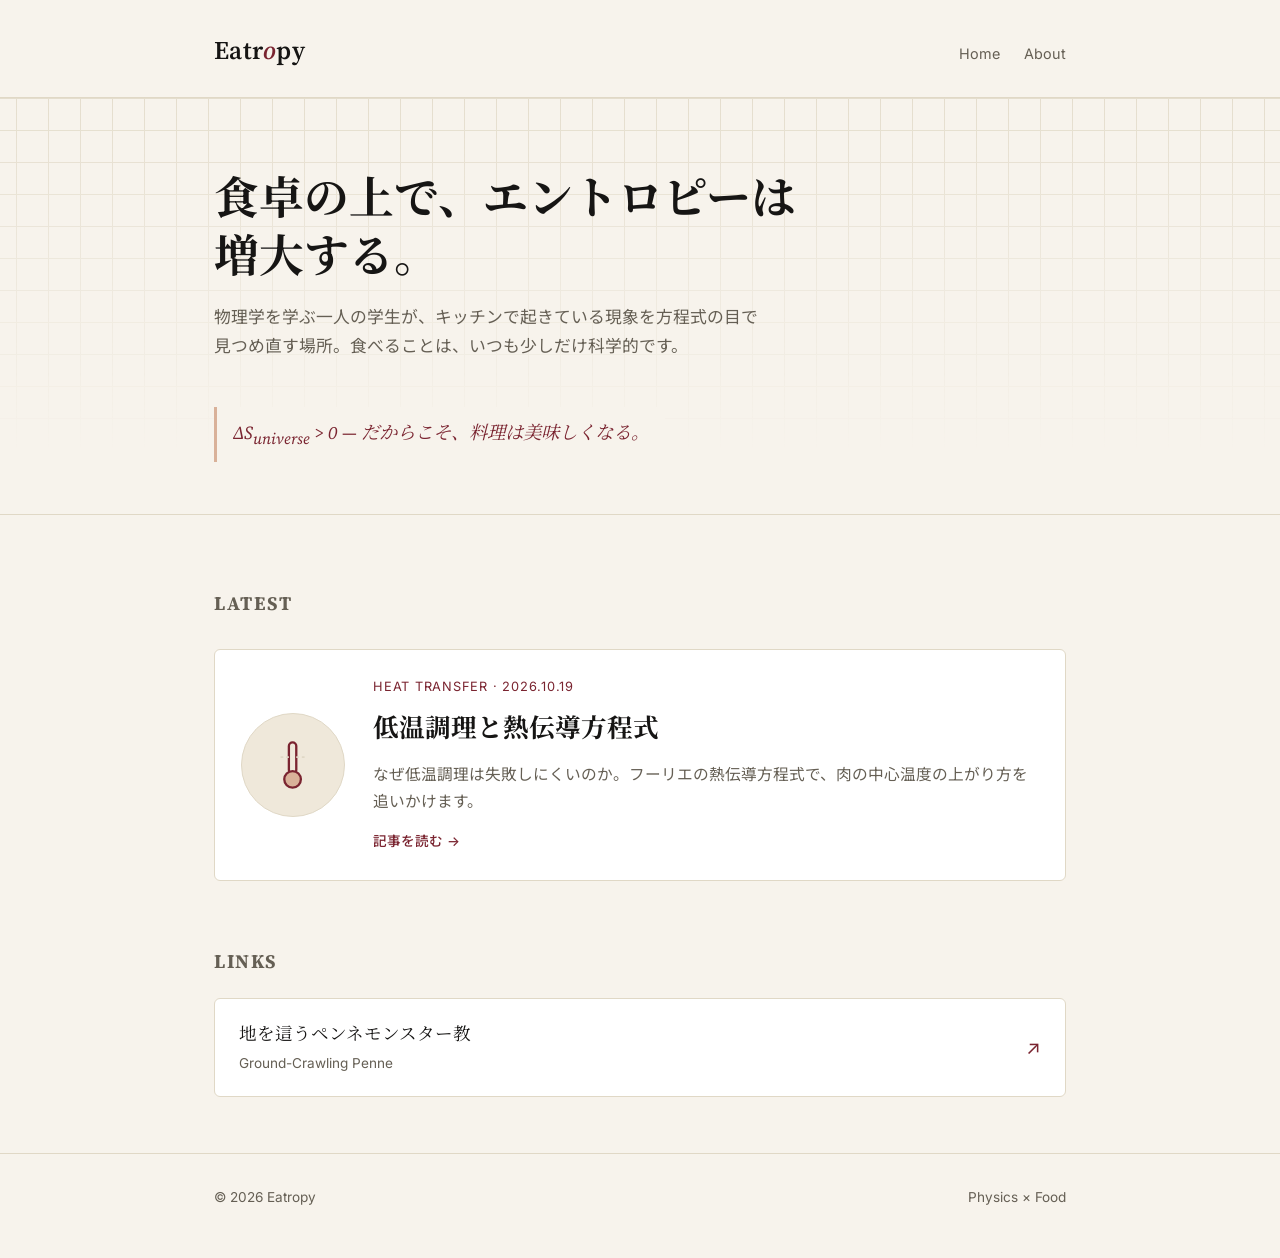
==== index.html @ fb962f80 "Remove the "食と科学のノート" genre tagline site-wide Drops the header tagline, page titles, meta descriptio" ====
<!doctype html>
<html lang="ja">
<head>
<meta charset="utf-8">
<meta name="viewport" content="width=device-width, initial-scale=1">
<title>Eatropy</title>
<meta name="description" content="物理学生が、食をめぐる現象を物理の視点で読み解く。">
<link rel="icon" href="favicon.svg" type="image/svg+xml">
<link rel="preconnect" href="https://fonts.googleapis.com">
<link rel="preconnect" href="https://fonts.gstatic.com" crossorigin>
<link href="https://fonts.googleapis.com/css2?family=Source+Serif+4:ital,wght@0,400;0,600;1,400&family=Inter:wght@400;500;600&family=Noto+Serif+JP:wght@500;600&family=Noto+Sans+JP:wght@400;500&display=swap" rel="stylesheet">
<link rel="stylesheet" href="css/style.css">
</head>
<body>

<header class="site-header">
  <div class="wrap">
    <div>
      <div class="logo">Eatr<em>o</em>py</div>
    </div>
    <nav class="site-nav">
      <a href="index.html">Home</a>
      <a href="about.html">About</a>
    </nav>
  </div>
</header>

<section class="hero">
  <div class="wrap">
    <h1>食卓の上で、エントロピーは増大する。</h1>
    <p>物理学を学ぶ一人の学生が、キッチンで起きている現象を方程式の目で見つめ直す場所。食べることは、いつも少しだけ科学的です。</p>
    <div class="formula">ΔS<sub>universe</sub> &gt; 0 — だからこそ、料理は美味しくなる。</div>
  </div>
</section>

<section class="posts">
  <div class="wrap">
    <h2>Latest</h2>

    <div class="post-grid">
      <a class="post-featured" href="posts/sous-vide-heat.html">
        <div class="icon-badge">
          <svg viewBox="0 0 64 64" fill="none" xmlns="http://www.w3.org/2000/svg">
            <rect x="28" y="8" width="8" height="34" rx="4" style="stroke:var(--color-accent)" stroke-width="2.5" fill="none"/>
            <circle cx="32" cy="48" r="9" style="stroke:var(--color-accent); fill:var(--color-accent-soft)" stroke-width="2.5"/>
            <line x1="28" y1="24" x2="18" y2="24" style="stroke:var(--color-line)" stroke-width="2" stroke-dasharray="3 3"/>
            <line x1="36" y1="24" x2="46" y2="24" style="stroke:var(--color-line)" stroke-width="2" stroke-dasharray="3 3"/>
          </svg>
        </div>
        <div>
          <div class="meta">Heat Transfer · 2026.10.19</div>
          <h3>低温調理と熱伝導方程式</h3>
          <p>なぜ低温調理は失敗しにくいのか。フーリエの熱伝導方程式で、肉の中心温度の上がり方を追いかけます。</p>
          <span class="read-more">記事を読む →</span>
        </div>
      </a>
    </div>

  </div>
</section>

<section class="links">
  <div class="wrap">
    <h2>Links</h2>
    <a class="link-card" href="https://g-penne.github.io/G-penne/" target="_blank" rel="noopener noreferrer">
      <div>
        <div class="link-title">地を這うペンネモンスター教</div>
        <div class="link-sub">Ground-Crawling Penne</div>
      </div>
      <span class="link-arrow">↗</span>
    </a>
  </div>
</section>

<footer class="site-footer">
  <div class="wrap">
    <span>&copy; 2026 Eatropy</span>
    <span>Physics × Food</span>
  </div>
</footer>

</body>
</html>
---- css/style.css ----
/* Eatropy — base styles */

:root {
  --color-bg: #f7f3ec;
  --color-bg-alt: #efe8da;
  --color-ink: #161514;
  --color-ink-soft: #655f54;
  --color-accent: #7a2430;
  --color-accent-soft: #d9b199;
  --color-line: #e0d8c6;
  --color-card: #ffffff;
  --font-serif: "Source Serif 4", "Noto Serif JP", Georgia, serif;
  --font-sans: "Inter", "Noto Sans JP", -apple-system, sans-serif;
  --max-width: 900px;
  --max-width-narrow: 720px;
}

@media (prefers-color-scheme: dark) {
  :root:not([data-theme="light"]) {
    --color-bg: #15120f;
    --color-bg-alt: #1d1915;
    --color-ink: #f0e9db;
    --color-ink-soft: #b0a593;
    --color-accent: #c9707c;
    --color-accent-soft: #5a2832;
    --color-line: #342e26;
    --color-card: #1d1915;
  }
}

:root[data-theme="dark"] {
  --color-bg: #15120f;
  --color-bg-alt: #1d1915;
  --color-ink: #f0e9db;
  --color-ink-soft: #b0a593;
  --color-accent: #c9707c;
  --color-accent-soft: #5a2832;
  --color-line: #342e26;
  --color-card: #1d1915;
}

* { box-sizing: border-box; }

html { scroll-behavior: smooth; }

body {
  margin: 0;
  background: var(--color-bg);
  color: var(--color-ink);
  font-family: var(--font-sans);
  line-height: 1.75;
  -webkit-font-smoothing: antialiased;
}

a { color: var(--color-accent); text-decoration: none; }
a:hover { text-decoration: underline; }

.wrap {
  max-width: var(--max-width);
  margin: 0 auto;
  padding: 0 24px;
}

.wrap.narrow {
  max-width: var(--max-width-narrow);
}

/* Header */
.site-header {
  border-bottom: 1px solid var(--color-line);
  padding: 28px 0 24px;
}

.site-header .wrap {
  display: flex;
  align-items: baseline;
  justify-content: space-between;
  gap: 16px;
  flex-wrap: wrap;
}

.logo {
  font-family: var(--font-serif);
  font-size: 1.6rem;
  font-weight: 600;
  letter-spacing: 0.01em;
  color: var(--color-ink);
}

.logo em {
  font-style: italic;
  color: var(--color-accent);
}

.tagline {
  font-size: 0.85rem;
  color: var(--color-ink-soft);
  letter-spacing: 0.03em;
}

nav.site-nav a {
  margin-left: 20px;
  font-size: 0.9rem;
  color: var(--color-ink-soft);
}

nav.site-nav a:hover { color: var(--color-accent); }

/* Hero */
.hero {
  position: relative;
  padding: 72px 0 52px;
  border-bottom: 1px solid var(--color-line);
  overflow: hidden;
}

.hero::before {
  content: "";
  position: absolute;
  inset: 0;
  background-image:
    linear-gradient(to right, var(--color-line) 1px, transparent 1px),
    linear-gradient(to bottom, var(--color-line) 1px, transparent 1px);
  background-size: 32px 32px;
  background-position: center top;
  -webkit-mask-image: linear-gradient(to bottom, black, transparent 85%);
  mask-image: linear-gradient(to bottom, black, transparent 85%);
  opacity: 0.8;
  pointer-events: none;
}

.hero .wrap { position: relative; }

.hero h1 {
  font-family: var(--font-serif);
  font-size: clamp(2rem, 5vw, 2.8rem);
  line-height: 1.3;
  margin: 0 0 16px;
  max-width: 620px;
}

.hero p {
  color: var(--color-ink-soft);
  font-size: 1.05rem;
  max-width: 560px;
}

.hero .formula {
  margin-top: 28px;
  display: inline-block;
  font-family: var(--font-serif);
  font-style: italic;
  font-size: 1.15rem;
  color: var(--color-accent);
  background: var(--color-bg);
  border-left: 3px solid var(--color-accent-soft);
  padding: 10px 16px;
}

/* Post list */
.posts {
  padding: 56px 0 48px;
}

.posts h2 {
  font-family: var(--font-serif);
  font-size: 1.2rem;
  text-transform: uppercase;
  letter-spacing: 0.08em;
  color: var(--color-ink-soft);
  margin-bottom: 28px;
}

.post-grid {
  display: grid;
  gap: 20px;
}

.post-grid-secondary {
  display: grid;
  gap: 20px;
}

@media (min-width: 680px) {
  .post-grid-secondary { grid-template-columns: 1fr 1fr; }
}

.post-featured,
.post-card {
  display: block;
  background: var(--color-card);
  border: 1px solid var(--color-line);
  border-radius: 6px;
  padding: 26px;
  text-decoration: none;
  transition: transform 0.15s ease, box-shadow 0.15s ease, border-color 0.15s ease;
}

.post-featured:hover,
.post-card:hover { text-decoration: none; }

.post-featured:hover,
.post-card:hover {
  transform: translateY(-2px);
  border-color: var(--color-accent-soft);
  box-shadow: 0 10px 24px -16px rgba(0,0,0,0.35);
}

.post-featured {
  display: grid;
  grid-template-columns: auto 1fr;
  gap: 28px;
  align-items: center;
}

@media (max-width: 560px) {
  .post-featured { grid-template-columns: 1fr; text-align: left; }
  .post-featured .icon-badge { width: 72px; height: 72px; }
}

.icon-badge {
  width: 104px;
  height: 104px;
  border-radius: 50%;
  background: var(--color-bg-alt);
  border: 1px solid var(--color-line);
  display: flex;
  align-items: center;
  justify-content: center;
  flex-shrink: 0;
}

.icon-badge svg { width: 58%; height: 58%; }

.card-icon {
  width: 52px;
  height: 52px;
  border-radius: 50%;
  background: var(--color-bg-alt);
  border: 1px solid var(--color-line);
  display: flex;
  align-items: center;
  justify-content: center;
  margin-bottom: 16px;
}

.card-icon svg { width: 56%; height: 56%; }

.post-featured .meta,
.post-card .meta {
  font-size: 0.8rem;
  color: var(--color-accent);
  text-transform: uppercase;
  letter-spacing: 0.06em;
  margin-bottom: 8px;
}

.post-featured h3 {
  font-family: var(--font-serif);
  font-size: 1.6rem;
  margin: 0 0 10px;
  color: var(--color-ink);
}

.post-card h3 {
  font-family: var(--font-serif);
  font-size: 1.25rem;
  margin: 0 0 10px;
  color: var(--color-ink);
}

.post-featured:hover h3,
.post-card:hover h3 { color: var(--color-accent); }

.post-featured p,
.post-card p {
  color: var(--color-ink-soft);
  margin: 0;
  font-size: 0.98rem;
}

.read-more {
  display: inline-block;
  margin-top: 14px;
  font-size: 0.85rem;
  color: var(--color-accent);
  font-weight: 500;
}

/* Article */
.article-header {
  padding: 56px 0 32px;
}

.article-header .meta {
  font-size: 0.8rem;
  color: var(--color-accent);
  text-transform: uppercase;
  letter-spacing: 0.06em;
  margin-bottom: 14px;
}

.article-header h1 {
  font-family: var(--font-serif);
  font-size: clamp(1.8rem, 4vw, 2.4rem);
  line-height: 1.35;
  margin: 0 0 12px;
}

.article-header .subtitle {
  color: var(--color-ink-soft);
  font-size: 1.05rem;
}

article.content {
  padding-bottom: 64px;
  font-size: 1.05rem;
}

article.content h2 {
  font-family: var(--font-serif);
  font-size: 1.4rem;
  margin: 2.2em 0 0.8em;
}

article.content p { margin: 1.1em 0; }

article.content .diagram {
  background: var(--color-card);
  border: 1px solid var(--color-line);
  border-radius: 6px;
  padding: 20px 20px 12px;
  margin: 2em 0;
}

article.content .diagram svg {
  width: 100%;
  height: auto;
  display: block;
}

article.content .diagram .caption {
  margin-top: 10px;
  font-size: 0.82rem;
  color: var(--color-ink-soft);
  text-align: center;
}

article.content .callout {
  background: var(--color-bg-alt);
  border-left: 3px solid var(--color-accent);
  padding: 16px 20px;
  border-radius: 2px;
  font-size: 0.95rem;
  color: var(--color-ink-soft);
  margin: 1.6em 0;
}

article.content blockquote {
  font-family: var(--font-serif);
  font-style: italic;
  font-size: 1.15rem;
  color: var(--color-ink-soft);
  border-left: 3px solid var(--color-accent-soft);
  padding-left: 18px;
  margin: 1.8em 0;
}

.back-link {
  display: inline-block;
  margin-top: 8px;
  font-size: 0.9rem;
}

/* Links */
.links {
  padding: 0 0 56px;
}

.links h2 {
  font-family: var(--font-serif);
  font-size: 1.2rem;
  text-transform: uppercase;
  letter-spacing: 0.08em;
  color: var(--color-ink-soft);
  margin-bottom: 20px;
}

.link-card {
  display: flex;
  align-items: center;
  justify-content: space-between;
  gap: 16px;
  background: var(--color-card);
  border: 1px solid var(--color-line);
  border-radius: 6px;
  padding: 20px 24px;
  text-decoration: none;
  transition: transform 0.15s ease, box-shadow 0.15s ease, border-color 0.15s ease;
}

.link-card:hover {
  text-decoration: none;
  transform: translateY(-2px);
  border-color: var(--color-accent-soft);
  box-shadow: 0 10px 24px -16px rgba(0,0,0,0.35);
}

.link-card .link-title {
  font-family: var(--font-serif);
  font-size: 1.1rem;
  color: var(--color-ink);
  margin-bottom: 2px;
}

.link-card:hover .link-title { color: var(--color-accent); }

.link-card .link-sub {
  font-size: 0.85rem;
  color: var(--color-ink-soft);
}

.link-card .link-arrow {
  flex-shrink: 0;
  font-size: 1.2rem;
  color: var(--color-accent);
}

/* Footer */
.site-footer {
  border-top: 1px solid var(--color-line);
  padding: 32px 0 48px;
  color: var(--color-ink-soft);
  font-size: 0.85rem;
}

.site-footer .wrap {
  display: flex;
  justify-content: space-between;
  flex-wrap: wrap;
  gap: 12px;
}

@media (max-width: 480px) {
  .site-header .wrap { flex-direction: column; align-items: flex-start; }
  nav.site-nav a:first-child { margin-left: 0; }
}
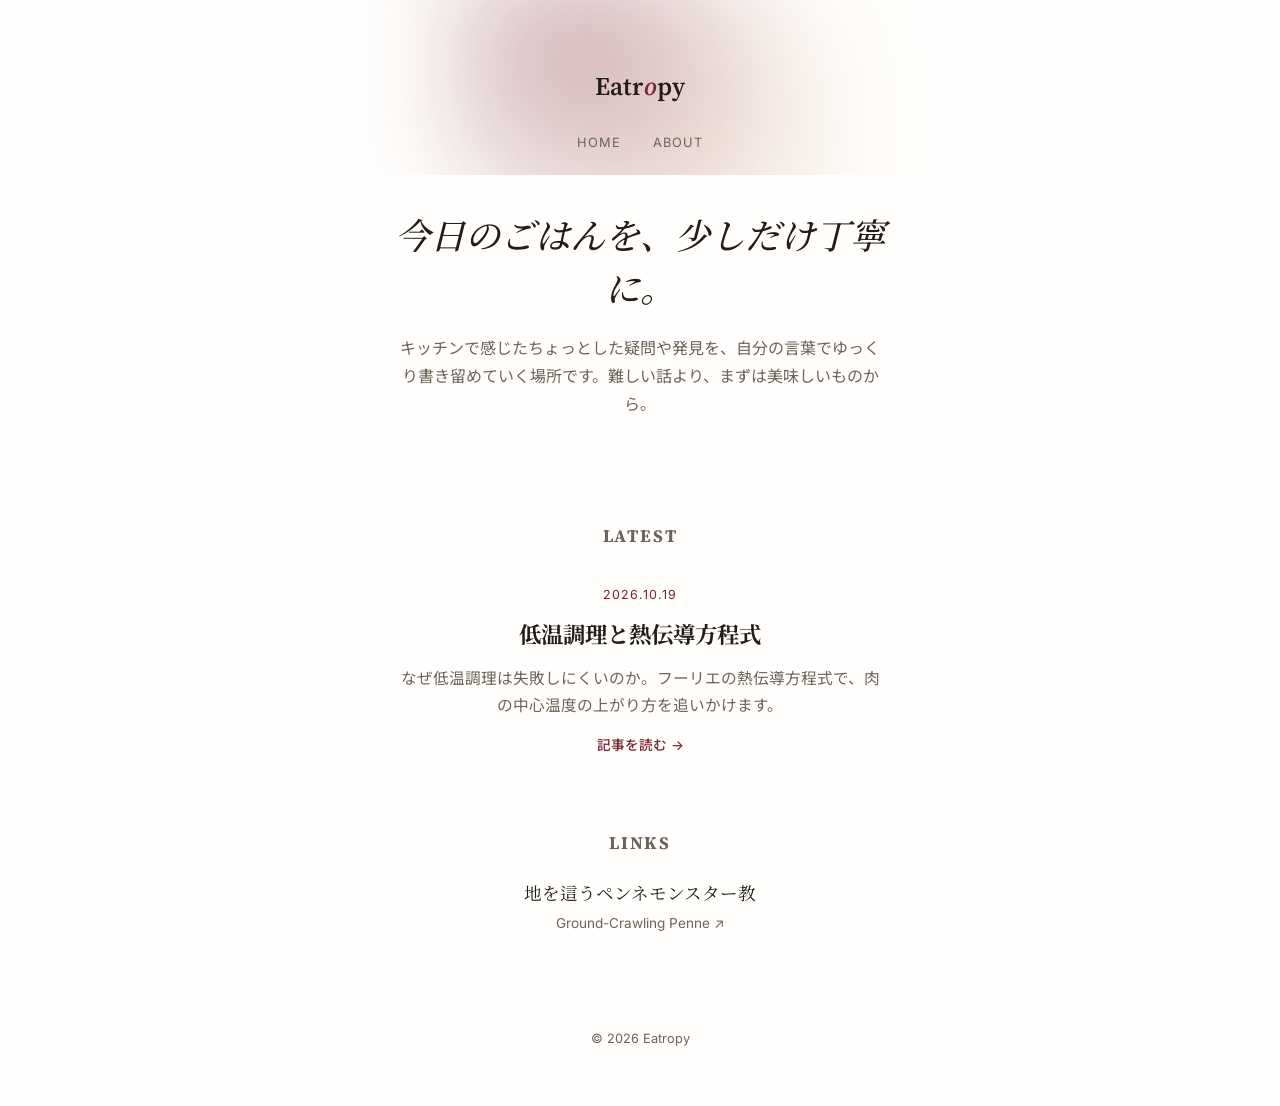
==== commit 111fed39: "Rework homepage in the spirit of restaurant eatrip Referenced restaurant-eatrip.com for a warmer, ru" ====
--- a/index.html
+++ b/index.html
@@ -8,7 +8,7 @@
 <link rel="icon" href="favicon.svg" type="image/svg+xml">
 <link rel="preconnect" href="https://fonts.googleapis.com">
 <link rel="preconnect" href="https://fonts.gstatic.com" crossorigin>
-<link href="https://fonts.googleapis.com/css2?family=Source+Serif+4:ital,wght@0,400;0,600;1,400&family=Inter:wght@400;500;600&family=Noto+Serif+JP:wght@500;600&family=Noto+Sans+JP:wght@400;500&display=swap" rel="stylesheet">
+<link href="https://fonts.googleapis.com/css2?family=Source+Serif+4:ital,wght@0,400;0,600;1,400&family=EB+Garamond:ital,wght@0,400;0,500;1,400;1,500&family=Inter:wght@400;500;600&family=Noto+Serif+JP:wght@500;600&family=Noto+Sans+JP:wght@400;500&display=swap" rel="stylesheet">
 <link rel="stylesheet" href="css/style.css">
 </head>
 <body>
@@ -27,9 +27,8 @@
 
 <section class="hero">
   <div class="wrap">
-    <h1>食卓の上で、エントロピーは増大する。</h1>
-    <p>物理学を学ぶ一人の学生が、キッチンで起きている現象を方程式の目で見つめ直す場所。食べることは、いつも少しだけ科学的です。</p>
-    <div class="formula">ΔS<sub>universe</sub> &gt; 0 — だからこそ、料理は美味しくなる。</div>
+    <h1>今日のごはんを、少しだけ丁寧に。</h1>
+    <p>キッチンで感じたちょっとした疑問や発見を、自分の言葉でゆっくり書き留めていく場所です。難しい話より、まずは美味しいものから。</p>
   </div>
 </section>
 
@@ -37,22 +36,12 @@
   <div class="wrap">
     <h2>Latest</h2>
 
-    <div class="post-grid">
-      <a class="post-featured" href="posts/sous-vide-heat.html">
-        <div class="icon-badge">
-          <svg viewBox="0 0 64 64" fill="none" xmlns="http://www.w3.org/2000/svg">
-            <rect x="28" y="8" width="8" height="34" rx="4" style="stroke:var(--color-accent)" stroke-width="2.5" fill="none"/>
-            <circle cx="32" cy="48" r="9" style="stroke:var(--color-accent); fill:var(--color-accent-soft)" stroke-width="2.5"/>
-            <line x1="28" y1="24" x2="18" y2="24" style="stroke:var(--color-line)" stroke-width="2" stroke-dasharray="3 3"/>
-            <line x1="36" y1="24" x2="46" y2="24" style="stroke:var(--color-line)" stroke-width="2" stroke-dasharray="3 3"/>
-          </svg>
-        </div>
-        <div>
-          <div class="meta">Heat Transfer · 2026.10.19</div>
-          <h3>低温調理と熱伝導方程式</h3>
-          <p>なぜ低温調理は失敗しにくいのか。フーリエの熱伝導方程式で、肉の中心温度の上がり方を追いかけます。</p>
-          <span class="read-more">記事を読む →</span>
-        </div>
+    <div class="post-list">
+      <a class="post-entry" href="posts/sous-vide-heat.html">
+        <div class="meta">2026.10.19</div>
+        <h3>低温調理と熱伝導方程式</h3>
+        <p>なぜ低温調理は失敗しにくいのか。フーリエの熱伝導方程式で、肉の中心温度の上がり方を追いかけます。</p>
+        <span class="read-more">記事を読む →</span>
       </a>
     </div>
 
@@ -62,12 +51,9 @@
 <section class="links">
   <div class="wrap">
     <h2>Links</h2>
-    <a class="link-card" href="https://g-penne.github.io/G-penne/" target="_blank" rel="noopener noreferrer">
-      <div>
-        <div class="link-title">地を這うペンネモンスター教</div>
-        <div class="link-sub">Ground-Crawling Penne</div>
-      </div>
-      <span class="link-arrow">↗</span>
+    <a class="link-entry" href="https://g-penne.github.io/G-penne/" target="_blank" rel="noopener noreferrer">
+      <div class="link-title">地を這うペンネモンスター教</div>
+      <div class="link-sub">Ground-Crawling Penne ↗</div>
     </a>
   </div>
 </section>
@@ -75,7 +61,6 @@
 <footer class="site-footer">
   <div class="wrap">
     <span>&copy; 2026 Eatropy</span>
-    <span>Physics × Food</span>
   </div>
 </footer>
 
--- a/css/style.css
+++ b/css/style.css
@@ -1,14 +1,15 @@
 /* Eatropy — base styles */
 
 :root {
-  --color-bg: #f7f3ec;
-  --color-bg-alt: #efe8da;
-  --color-ink: #161514;
-  --color-ink-soft: #655f54;
+  --color-bg: #fffefc;
+  --color-bg-alt: #f7f3ec;
+  --color-ink: #211e1a;
+  --color-ink-soft: #6b6458;
   --color-accent: #7a2430;
   --color-accent-soft: #d9b199;
-  --color-line: #e0d8c6;
+  --color-line: #ece6d8;
   --color-card: #ffffff;
+  --font-display: "EB Garamond", "Noto Serif JP", Georgia, serif;
   --font-serif: "Source Serif 4", "Noto Serif JP", Georgia, serif;
   --font-sans: "Inter", "Noto Sans JP", -apple-system, sans-serif;
   --max-width: 900px;
@@ -67,16 +68,30 @@
 
 /* Header */
 .site-header {
-  border-bottom: 1px solid var(--color-line);
-  padding: 28px 0 24px;
+  position: relative;
+  padding: 64px 0 20px;
+  text-align: center;
+  overflow: hidden;
+}
+
+.site-header::before {
+  content: "";
+  position: absolute;
+  top: -40px;
+  left: 50%;
+  width: 420px;
+  height: 320px;
+  transform: translateX(-50%);
+  background:
+    radial-gradient(circle at 35% 30%, var(--color-accent) 0%, transparent 60%),
+    radial-gradient(circle at 65% 55%, var(--color-accent-soft) 0%, transparent 65%);
+  filter: blur(42px);
+  opacity: 0.35;
+  pointer-events: none;
 }
 
 .site-header .wrap {
-  display: flex;
-  align-items: baseline;
-  justify-content: space-between;
-  gap: 16px;
-  flex-wrap: wrap;
+  position: relative;
 }
 
 .logo {
@@ -92,15 +107,16 @@
   color: var(--color-accent);
 }
 
-.tagline {
-  font-size: 0.85rem;
-  color: var(--color-ink-soft);
-  letter-spacing: 0.03em;
+nav.site-nav {
+  display: block;
+  margin-top: 18px;
 }
 
 nav.site-nav a {
-  margin-left: 20px;
-  font-size: 0.9rem;
+  margin: 0 14px;
+  font-size: 0.8rem;
+  letter-spacing: 0.08em;
+  text-transform: uppercase;
   color: var(--color-ink-soft);
 }
 
@@ -108,172 +124,76 @@
 
 /* Hero */
 .hero {
-  position: relative;
-  padding: 72px 0 52px;
-  border-bottom: 1px solid var(--color-line);
-  overflow: hidden;
-}
-
-.hero::before {
-  content: "";
-  position: absolute;
-  inset: 0;
-  background-image:
-    linear-gradient(to right, var(--color-line) 1px, transparent 1px),
-    linear-gradient(to bottom, var(--color-line) 1px, transparent 1px);
-  background-size: 32px 32px;
-  background-position: center top;
-  -webkit-mask-image: linear-gradient(to bottom, black, transparent 85%);
-  mask-image: linear-gradient(to bottom, black, transparent 85%);
-  opacity: 0.8;
-  pointer-events: none;
-}
-
-.hero .wrap { position: relative; }
+  padding: 36px 0 64px;
+  text-align: center;
+}
 
 .hero h1 {
-  font-family: var(--font-serif);
-  font-size: clamp(2rem, 5vw, 2.8rem);
-  line-height: 1.3;
-  margin: 0 0 16px;
-  max-width: 620px;
+  font-family: var(--font-display);
+  font-style: italic;
+  font-weight: 500;
+  font-size: clamp(1.6rem, 4vw, 2.2rem);
+  line-height: 1.5;
+  margin: 0 auto 18px;
+  max-width: 540px;
+  color: var(--color-ink);
 }
 
 .hero p {
   color: var(--color-ink-soft);
-  font-size: 1.05rem;
-  max-width: 560px;
-}
-
-.hero .formula {
-  margin-top: 28px;
-  display: inline-block;
-  font-family: var(--font-serif);
-  font-style: italic;
-  font-size: 1.15rem;
-  color: var(--color-accent);
-  background: var(--color-bg);
-  border-left: 3px solid var(--color-accent-soft);
-  padding: 10px 16px;
+  font-size: 1rem;
+  max-width: 480px;
+  margin: 0 auto;
 }
 
 /* Post list */
 .posts {
-  padding: 56px 0 48px;
+  padding: 24px 0 48px;
+  text-align: center;
 }
 
 .posts h2 {
   font-family: var(--font-serif);
-  font-size: 1.2rem;
+  font-size: 1.1rem;
+  text-transform: uppercase;
+  letter-spacing: 0.1em;
+  color: var(--color-ink-soft);
+  margin-bottom: 32px;
+}
+
+.post-list {
+  display: flex;
+  flex-direction: column;
+  align-items: center;
+  gap: 40px;
+}
+
+.post-entry {
+  display: block;
+  max-width: 480px;
+  text-decoration: none;
+}
+
+.post-entry:hover { text-decoration: none; }
+
+.post-entry .meta {
+  font-size: 0.78rem;
+  color: var(--color-accent);
   text-transform: uppercase;
   letter-spacing: 0.08em;
-  color: var(--color-ink-soft);
-  margin-bottom: 28px;
-}
-
-.post-grid {
-  display: grid;
-  gap: 20px;
-}
-
-.post-grid-secondary {
-  display: grid;
-  gap: 20px;
-}
-
-@media (min-width: 680px) {
-  .post-grid-secondary { grid-template-columns: 1fr 1fr; }
-}
-
-.post-featured,
-.post-card {
-  display: block;
-  background: var(--color-card);
-  border: 1px solid var(--color-line);
-  border-radius: 6px;
-  padding: 26px;
-  text-decoration: none;
-  transition: transform 0.15s ease, box-shadow 0.15s ease, border-color 0.15s ease;
-}
-
-.post-featured:hover,
-.post-card:hover { text-decoration: none; }
-
-.post-featured:hover,
-.post-card:hover {
-  transform: translateY(-2px);
-  border-color: var(--color-accent-soft);
-  box-shadow: 0 10px 24px -16px rgba(0,0,0,0.35);
-}
-
-.post-featured {
-  display: grid;
-  grid-template-columns: auto 1fr;
-  gap: 28px;
-  align-items: center;
-}
-
-@media (max-width: 560px) {
-  .post-featured { grid-template-columns: 1fr; text-align: left; }
-  .post-featured .icon-badge { width: 72px; height: 72px; }
-}
-
-.icon-badge {
-  width: 104px;
-  height: 104px;
-  border-radius: 50%;
-  background: var(--color-bg-alt);
-  border: 1px solid var(--color-line);
-  display: flex;
-  align-items: center;
-  justify-content: center;
-  flex-shrink: 0;
-}
-
-.icon-badge svg { width: 58%; height: 58%; }
-
-.card-icon {
-  width: 52px;
-  height: 52px;
-  border-radius: 50%;
-  background: var(--color-bg-alt);
-  border: 1px solid var(--color-line);
-  display: flex;
-  align-items: center;
-  justify-content: center;
-  margin-bottom: 16px;
-}
-
-.card-icon svg { width: 56%; height: 56%; }
-
-.post-featured .meta,
-.post-card .meta {
-  font-size: 0.8rem;
-  color: var(--color-accent);
-  text-transform: uppercase;
-  letter-spacing: 0.06em;
-  margin-bottom: 8px;
-}
-
-.post-featured h3 {
-  font-family: var(--font-serif);
-  font-size: 1.6rem;
+  margin-bottom: 10px;
+}
+
+.post-entry h3 {
+  font-family: var(--font-serif);
+  font-size: 1.4rem;
   margin: 0 0 10px;
   color: var(--color-ink);
 }
 
-.post-card h3 {
-  font-family: var(--font-serif);
-  font-size: 1.25rem;
-  margin: 0 0 10px;
-  color: var(--color-ink);
-}
-
-.post-featured:hover h3,
-.post-card:hover h3 { color: var(--color-accent); }
-
-.post-featured p,
-.post-card p {
+.post-entry:hover h3 { color: var(--color-accent); }
+
+.post-entry p {
   color: var(--color-ink-soft);
   margin: 0;
   font-size: 0.98rem;
@@ -374,74 +294,44 @@
 
 /* Links */
 .links {
-  padding: 0 0 56px;
+  padding: 8px 0 64px;
+  text-align: center;
 }
 
 .links h2 {
   font-family: var(--font-serif);
-  font-size: 1.2rem;
-  text-transform: uppercase;
-  letter-spacing: 0.08em;
+  font-size: 1.1rem;
+  text-transform: uppercase;
+  letter-spacing: 0.1em;
   color: var(--color-ink-soft);
   margin-bottom: 20px;
 }
 
-.link-card {
-  display: flex;
-  align-items: center;
-  justify-content: space-between;
-  gap: 16px;
-  background: var(--color-card);
-  border: 1px solid var(--color-line);
-  border-radius: 6px;
-  padding: 20px 24px;
+.link-entry {
+  display: inline-block;
   text-decoration: none;
-  transition: transform 0.15s ease, box-shadow 0.15s ease, border-color 0.15s ease;
-}
-
-.link-card:hover {
-  text-decoration: none;
-  transform: translateY(-2px);
-  border-color: var(--color-accent-soft);
-  box-shadow: 0 10px 24px -16px rgba(0,0,0,0.35);
-}
-
-.link-card .link-title {
+}
+
+.link-entry:hover { text-decoration: none; }
+
+.link-entry .link-title {
   font-family: var(--font-serif);
   font-size: 1.1rem;
   color: var(--color-ink);
   margin-bottom: 2px;
 }
 
-.link-card:hover .link-title { color: var(--color-accent); }
-
-.link-card .link-sub {
+.link-entry:hover .link-title { color: var(--color-accent); }
+
+.link-entry .link-sub {
   font-size: 0.85rem;
   color: var(--color-ink-soft);
-}
-
-.link-card .link-arrow {
-  flex-shrink: 0;
-  font-size: 1.2rem;
-  color: var(--color-accent);
 }
 
 /* Footer */
 .site-footer {
-  border-top: 1px solid var(--color-line);
-  padding: 32px 0 48px;
-  color: var(--color-ink-soft);
-  font-size: 0.85rem;
-}
-
-.site-footer .wrap {
-  display: flex;
-  justify-content: space-between;
-  flex-wrap: wrap;
-  gap: 12px;
-}
-
-@media (max-width: 480px) {
-  .site-header .wrap { flex-direction: column; align-items: flex-start; }
-  nav.site-nav a:first-child { margin-left: 0; }
-}
+  padding: 28px 0 56px;
+  color: var(--color-ink-soft);
+  font-size: 0.8rem;
+  text-align: center;
+}
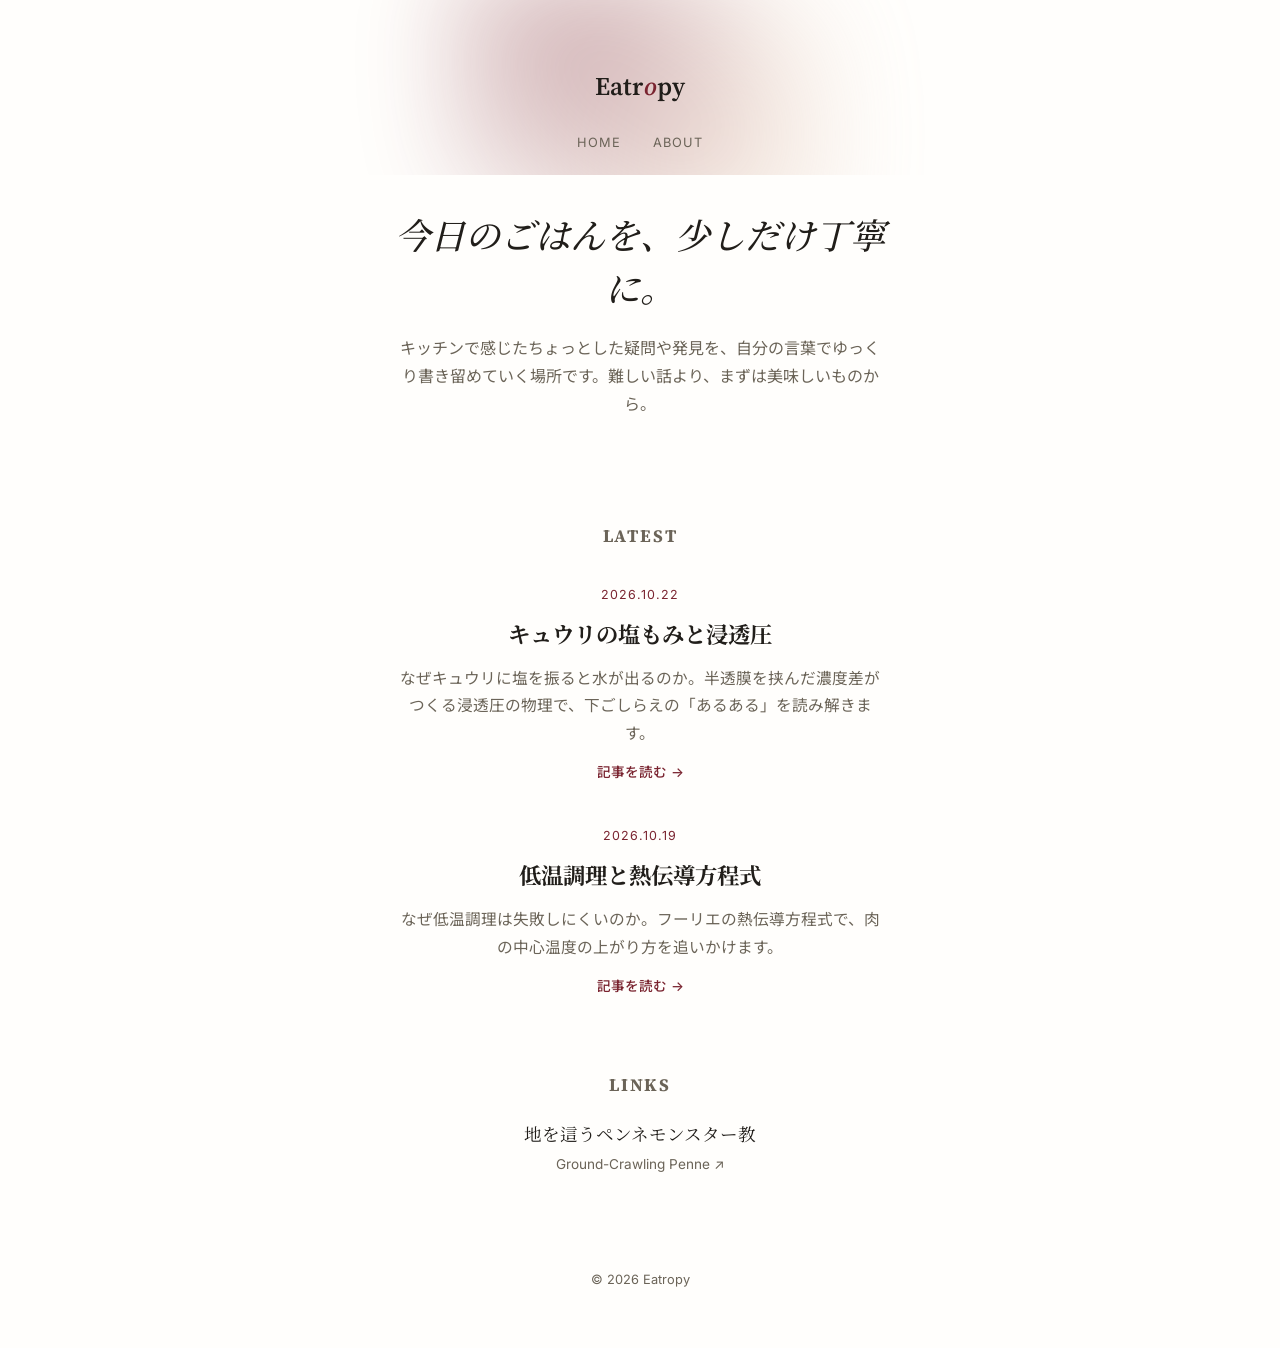
==== commit c2276527: "Add new post: キュウリの塩もみと浸透圧 New article explains why salted cucumber weeps water, using the van 't Ho" ====
--- a/index.html
+++ b/index.html
@@ -5,6 +5,18 @@
 <meta name="viewport" content="width=device-width, initial-scale=1">
 <title>Eatropy</title>
 <meta name="description" content="物理学生が、食をめぐる現象を物理の視点で読み解く。">
+<link rel="canonical" href="https://eatropy.github.io/Eatropy/">
+<meta property="og:type" content="website">
+<meta property="og:url" content="https://eatropy.github.io/Eatropy/">
+<meta property="og:site_name" content="Eatropy">
+<meta property="og:title" content="Eatropy">
+<meta property="og:description" content="物理学生が、食をめぐる現象を物理の視点で読み解く。">
+<meta property="og:image" content="https://eatropy.github.io/Eatropy/og-image.png">
+<meta property="og:locale" content="ja_JP">
+<meta name="twitter:card" content="summary_large_image">
+<meta name="twitter:title" content="Eatropy">
+<meta name="twitter:description" content="物理学生が、食をめぐる現象を物理の視点で読み解く。">
+<meta name="twitter:image" content="https://eatropy.github.io/Eatropy/og-image.png">
 <link rel="icon" href="favicon.svg" type="image/svg+xml">
 <link rel="preconnect" href="https://fonts.googleapis.com">
 <link rel="preconnect" href="https://fonts.gstatic.com" crossorigin>
@@ -37,6 +49,12 @@
     <h2>Latest</h2>
 
     <div class="post-list">
+      <a class="post-entry" href="posts/cucumber-osmosis.html">
+        <div class="meta">2026.10.22</div>
+        <h3>キュウリの塩もみと浸透圧</h3>
+        <p>なぜキュウリに塩を振ると水が出るのか。半透膜を挟んだ濃度差がつくる浸透圧の物理で、下ごしらえの「あるある」を読み解きます。</p>
+        <span class="read-more">記事を読む →</span>
+      </a>
       <a class="post-entry" href="posts/sous-vide-heat.html">
         <div class="meta">2026.10.19</div>
         <h3>低温調理と熱伝導方程式</h3>
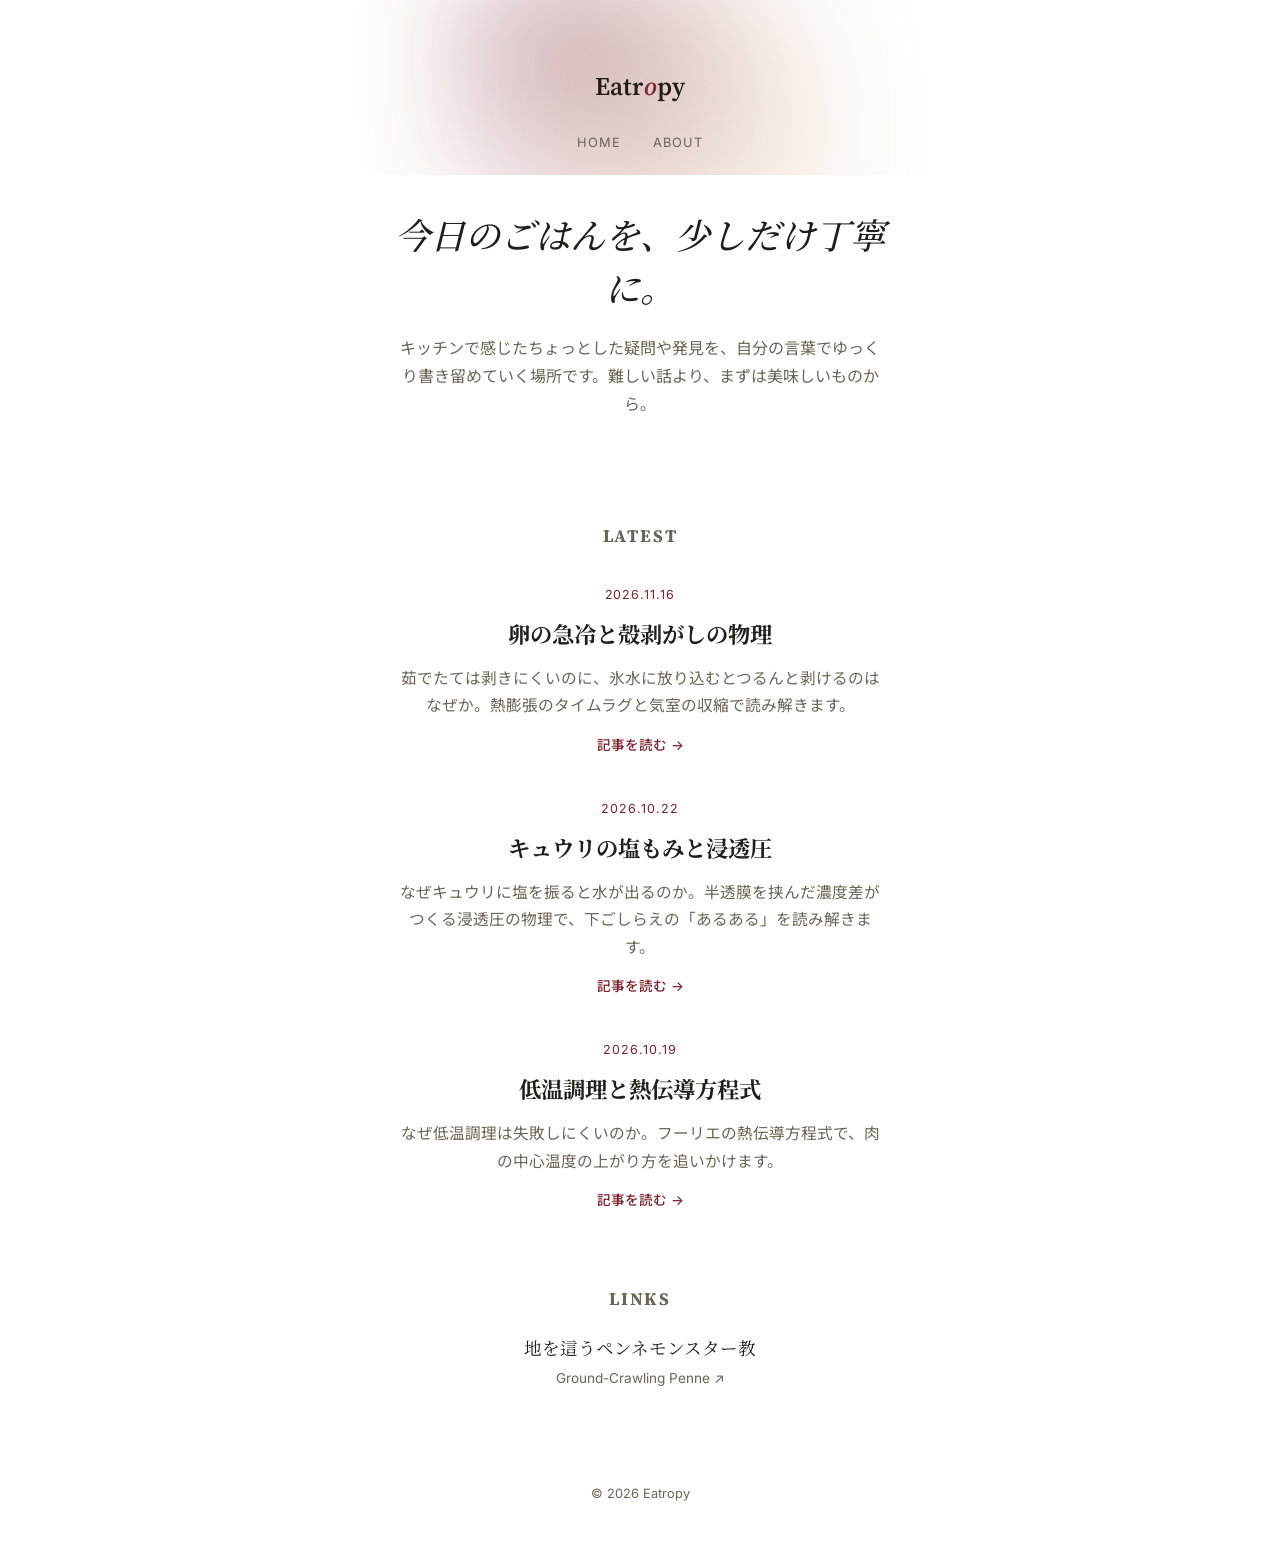
==== commit fdfb74fd: "Add new post: 卵の急冷と殻剥がしの物理 Explains why ice-shocking a boiled egg makes it easy to peel: the shell/m" ====
--- a/index.html
+++ b/index.html
@@ -49,6 +49,12 @@
     <h2>Latest</h2>
 
     <div class="post-list">
+      <a class="post-entry" href="posts/egg-thermal-shock.html">
+        <div class="meta">2026.11.16</div>
+        <h3>卵の急冷と殻剥がしの物理</h3>
+        <p>茹でたては剥きにくいのに、氷水に放り込むとつるんと剥けるのはなぜか。熱膨張のタイムラグと気室の収縮で読み解きます。</p>
+        <span class="read-more">記事を読む →</span>
+      </a>
       <a class="post-entry" href="posts/cucumber-osmosis.html">
         <div class="meta">2026.10.22</div>
         <h3>キュウリの塩もみと浸透圧</h3>
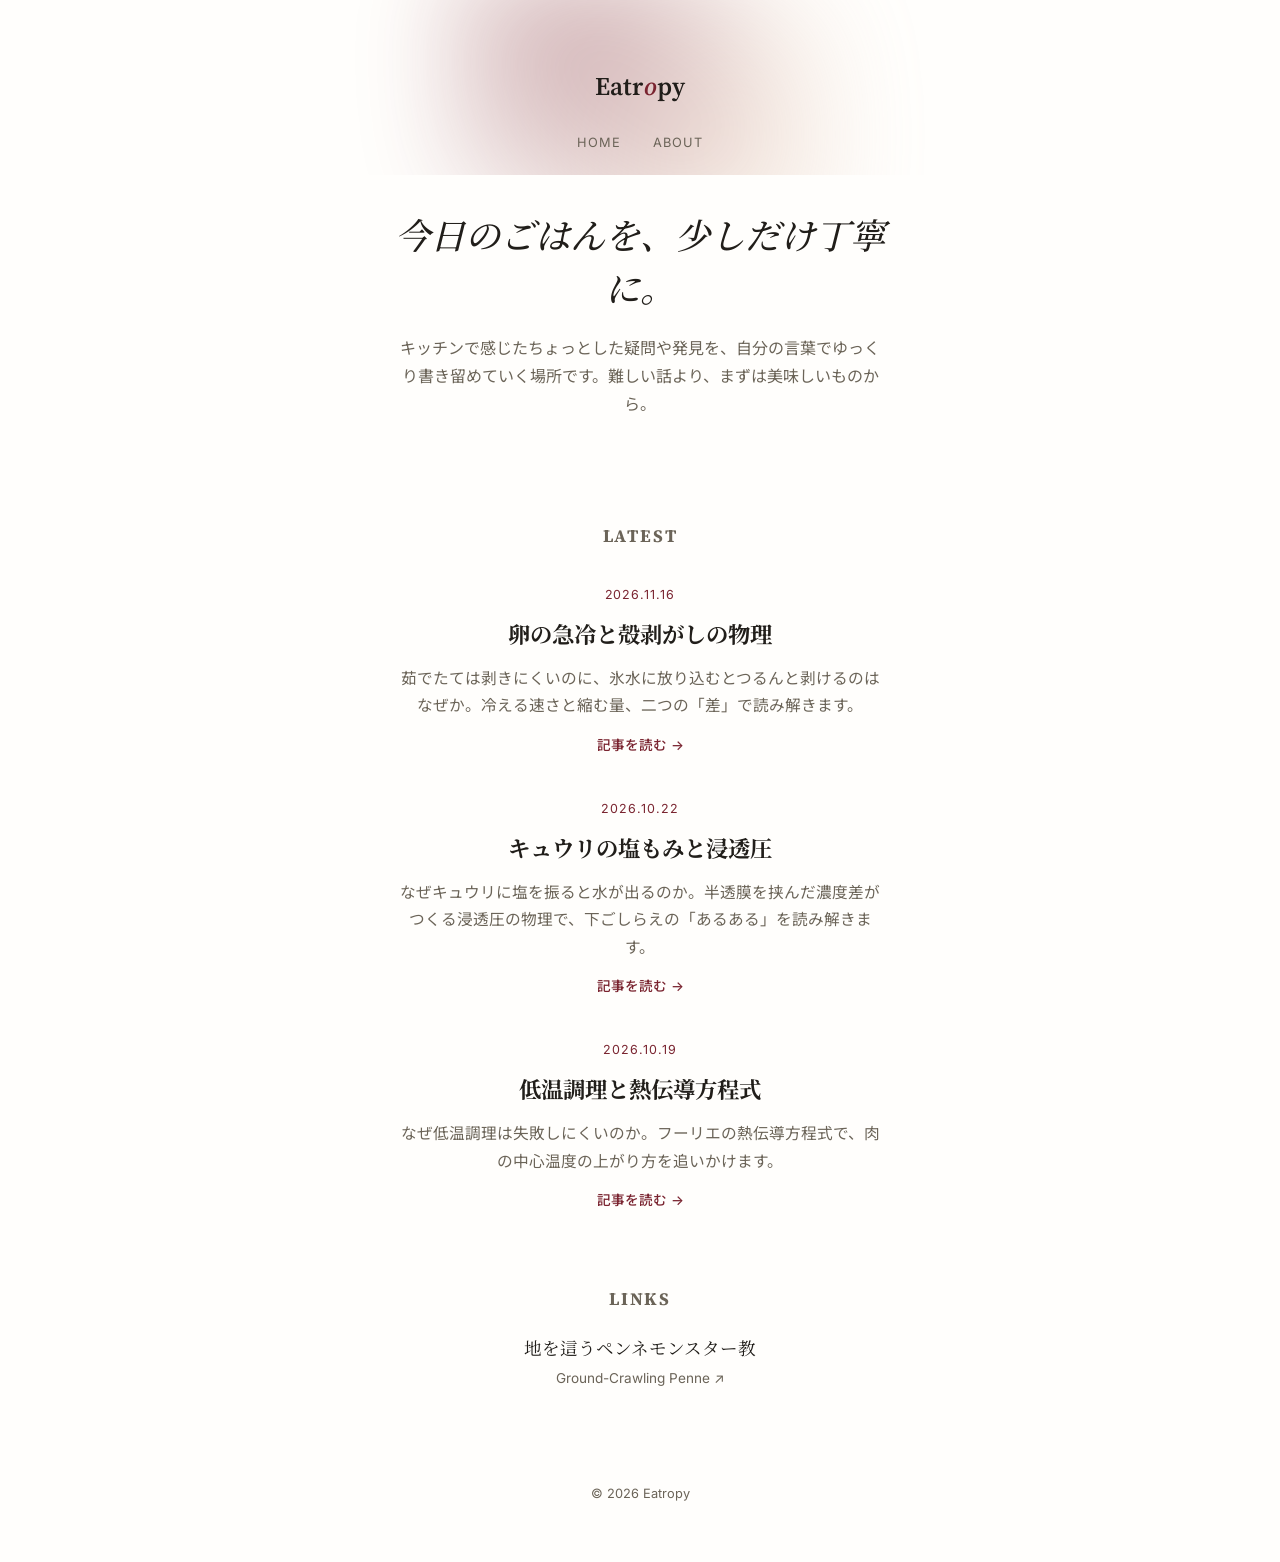
==== commit 01677c8b: "Expand all posts with first-year university physics derivations Each article now ends with a step-by" ====
--- a/index.html
+++ b/index.html
@@ -52,7 +52,7 @@
       <a class="post-entry" href="posts/egg-thermal-shock.html">
         <div class="meta">2026.11.16</div>
         <h3>卵の急冷と殻剥がしの物理</h3>
-        <p>茹でたては剥きにくいのに、氷水に放り込むとつるんと剥けるのはなぜか。熱膨張のタイムラグと気室の収縮で読み解きます。</p>
+        <p>茹でたては剥きにくいのに、氷水に放り込むとつるんと剥けるのはなぜか。冷える速さと縮む量、二つの「差」で読み解きます。</p>
         <span class="read-more">記事を読む →</span>
       </a>
       <a class="post-entry" href="posts/cucumber-osmosis.html">
--- a/css/style.css
+++ b/css/style.css
@@ -286,6 +286,76 @@
   margin: 1.8em 0;
 }
 
+article.content h3 {
+  font-family: var(--font-serif);
+  font-size: 1.12rem;
+  margin: 1.8em 0 0.6em;
+}
+
+/* Derivation (大学物理パート) */
+article.content .derivation {
+  margin: 3em 0 2em;
+  padding-top: 1.6em;
+  border-top: 1px solid var(--color-line);
+}
+
+article.content .derivation > .label {
+  font-size: 0.75rem;
+  letter-spacing: 0.12em;
+  text-transform: uppercase;
+  color: var(--color-accent);
+  margin-bottom: 4px;
+}
+
+article.content .derivation > h2 {
+  margin-top: 0.2em;
+}
+
+article.content .derivation .lead {
+  color: var(--color-ink-soft);
+  font-size: 0.95rem;
+}
+
+article.content .katex-display {
+  overflow-x: auto;
+  overflow-y: hidden;
+  padding: 6px 0;
+  margin: 1.2em 0;
+}
+
+article.content .katex { font-size: 1.05em; }
+
+article.content table.data {
+  width: 100%;
+  border-collapse: collapse;
+  font-size: 0.9rem;
+  margin: 1.6em 0;
+}
+
+article.content table.data th,
+article.content table.data td {
+  padding: 8px 10px;
+  border-bottom: 1px solid var(--color-line);
+  text-align: left;
+  vertical-align: top;
+}
+
+article.content table.data th {
+  font-weight: 500;
+  color: var(--color-ink-soft);
+  font-size: 0.8rem;
+  letter-spacing: 0.04em;
+}
+
+article.content .table-wrap { overflow-x: auto; }
+
+article.content .refs {
+  font-size: 0.85rem;
+  color: var(--color-ink-soft);
+}
+
+article.content .refs li { margin: 0.3em 0; }
+
 .back-link {
   display: inline-block;
   margin-top: 8px;
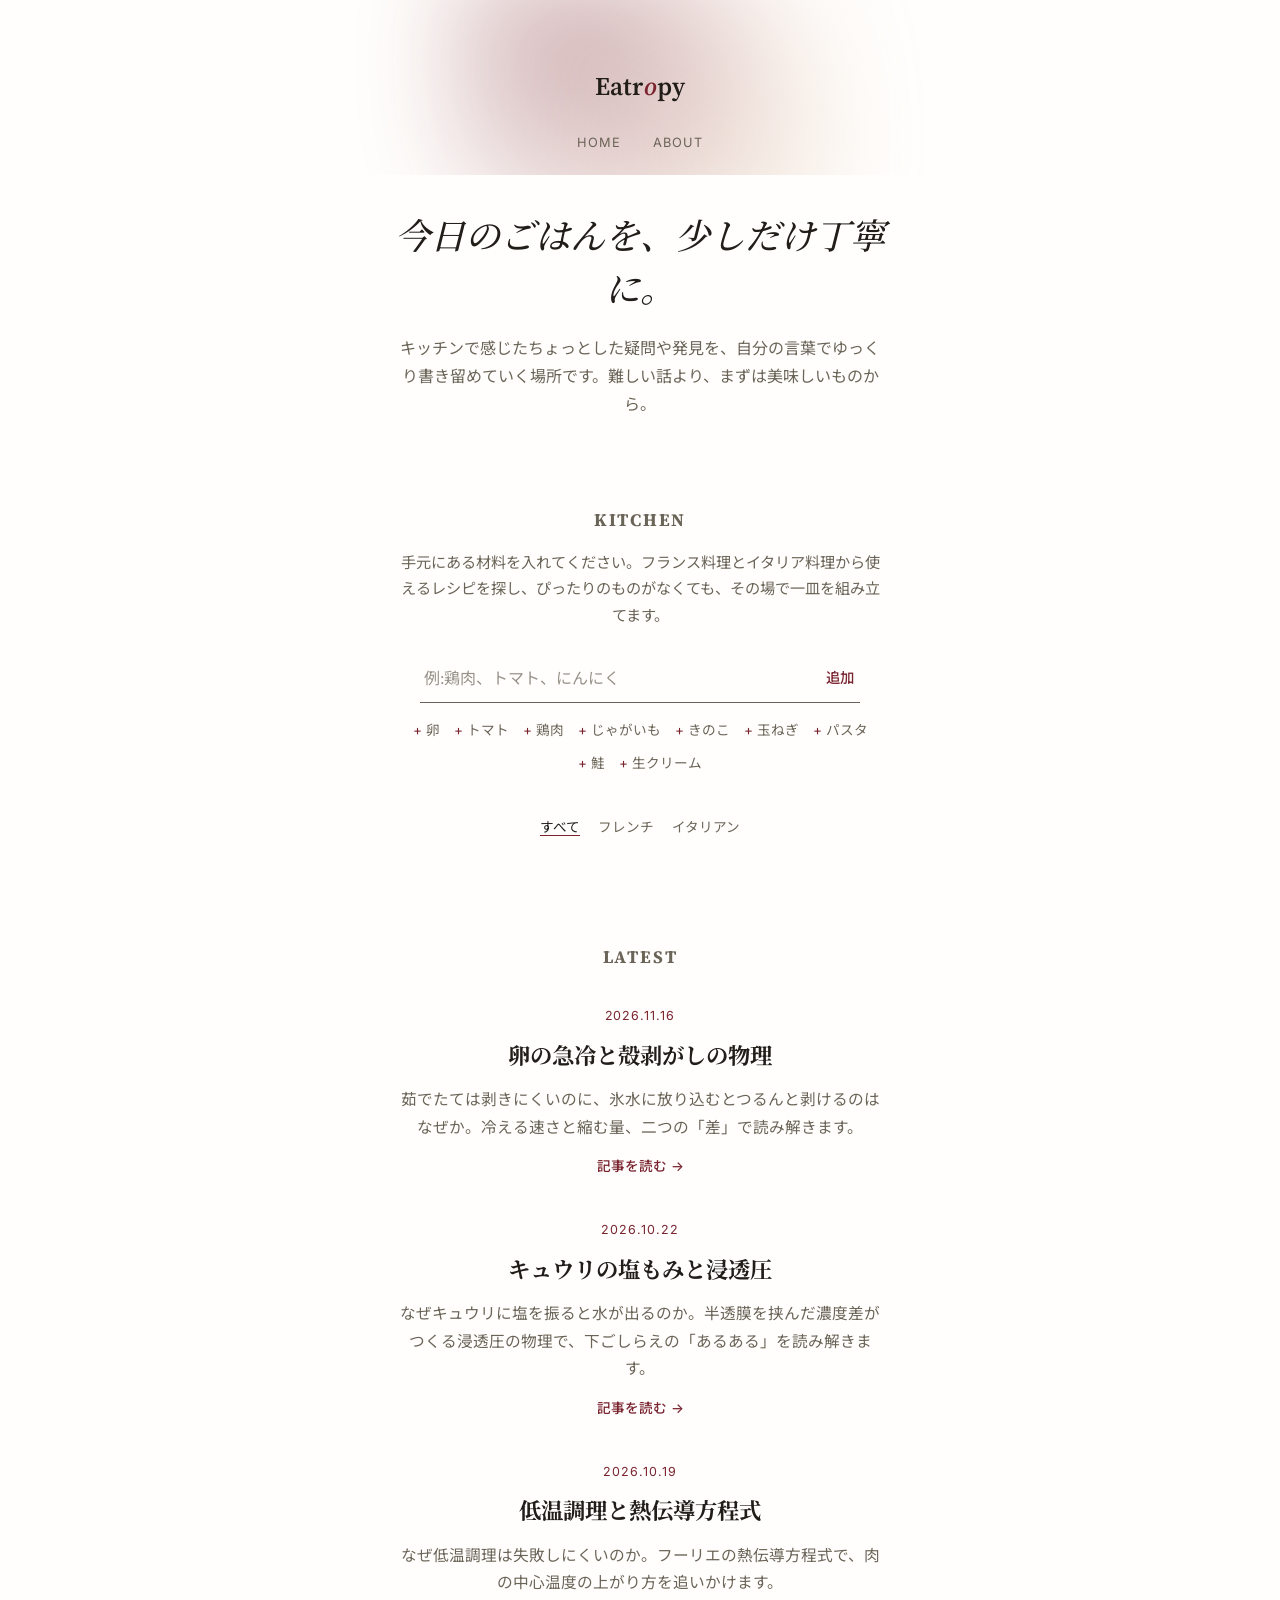
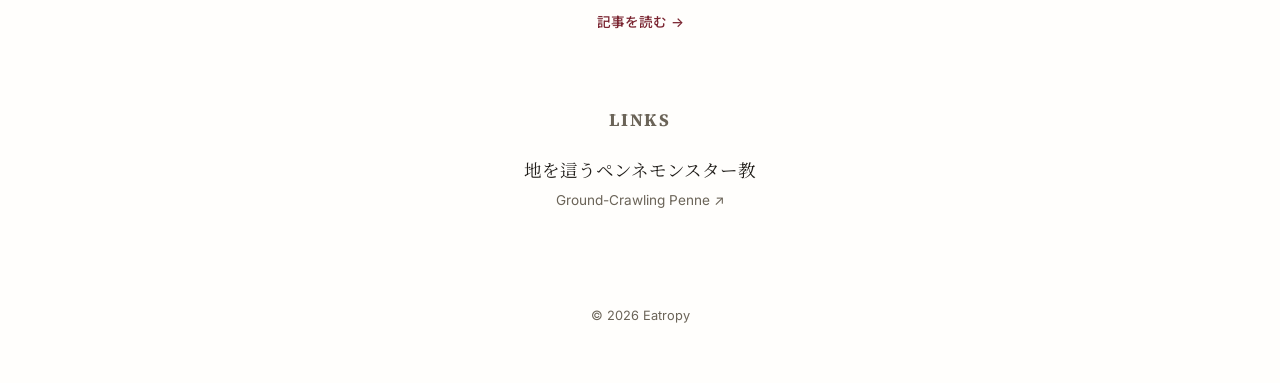
==== commit 74544da2: "Add Kitchen: find or improvise French/Italian recipes from ingredients A new section on the homepage" ====
--- a/index.html
+++ b/index.html
@@ -22,6 +22,8 @@
 <link rel="preconnect" href="https://fonts.gstatic.com" crossorigin>
 <link href="https://fonts.googleapis.com/css2?family=Source+Serif+4:ital,wght@0,400;0,600;1,400&family=EB+Garamond:ital,wght@0,400;0,500;1,400;1,500&family=Inter:wght@400;500;600&family=Noto+Serif+JP:wght@500;600&family=Noto+Sans+JP:wght@400;500&display=swap" rel="stylesheet">
 <link rel="stylesheet" href="css/style.css">
+<script defer src="js/recipes.js"></script>
+<script defer src="js/kitchen.js"></script>
 </head>
 <body>
 
@@ -41,6 +43,43 @@
   <div class="wrap">
     <h1>今日のごはんを、少しだけ丁寧に。</h1>
     <p>キッチンで感じたちょっとした疑問や発見を、自分の言葉でゆっくり書き留めていく場所です。難しい話より、まずは美味しいものから。</p>
+  </div>
+</section>
+
+<section class="kitchen" id="kitchen">
+  <div class="wrap">
+    <h2>Kitchen</h2>
+    <p class="kitchen-lead">手元にある材料を入れてください。フランス料理とイタリア料理から使えるレシピを探し、ぴったりのものがなくても、その場で一皿を組み立てます。</p>
+
+    <form class="kitchen-form" autocomplete="off">
+      <label class="visually-hidden" for="kitchen-input">材料</label>
+      <input id="kitchen-input" type="text" placeholder="例:鶏肉、トマト、にんにく" enterkeyhint="done">
+      <button type="submit">追加</button>
+    </form>
+
+    <div class="kitchen-suggest" aria-label="よく使う材料">
+      <button type="button" data-ing="卵">卵</button>
+      <button type="button" data-ing="トマト">トマト</button>
+      <button type="button" data-ing="鶏肉">鶏肉</button>
+      <button type="button" data-ing="じゃがいも">じゃがいも</button>
+      <button type="button" data-ing="きのこ">きのこ</button>
+      <button type="button" data-ing="玉ねぎ">玉ねぎ</button>
+      <button type="button" data-ing="パスタ">パスタ</button>
+      <button type="button" data-ing="鮭">鮭</button>
+      <button type="button" data-ing="生クリーム">生クリーム</button>
+    </div>
+
+    <div class="kitchen-chips" aria-live="polite"></div>
+
+    <div class="kitchen-filter" role="radiogroup" aria-label="料理のジャンル">
+      <label><input type="radio" name="cuisine" value="all" checked><span>すべて</span></label>
+      <label><input type="radio" name="cuisine" value="fr"><span>フレンチ</span></label>
+      <label><input type="radio" name="cuisine" value="it"><span>イタリアン</span></label>
+      <button type="button" class="kitchen-clear" hidden>材料をすべて外す</button>
+    </div>
+
+    <div class="kitchen-results" aria-live="polite"></div>
+    <noscript><p class="kitchen-empty">この機能を使うには JavaScript を有効にしてください。</p></noscript>
   </div>
 </section>
 
--- a/css/style.css
+++ b/css/style.css
@@ -362,6 +362,259 @@
   font-size: 0.9rem;
 }
 
+/* Kitchen (材料からレシピ) */
+.visually-hidden {
+  position: absolute;
+  width: 1px; height: 1px;
+  overflow: hidden;
+  clip: rect(0 0 0 0);
+  white-space: nowrap;
+}
+
+.kitchen {
+  padding: 8px 0 56px;
+  text-align: center;
+}
+
+.kitchen h2 {
+  font-family: var(--font-serif);
+  font-size: 1.1rem;
+  text-transform: uppercase;
+  letter-spacing: 0.1em;
+  color: var(--color-ink-soft);
+  margin-bottom: 14px;
+}
+
+.kitchen-lead {
+  max-width: 480px;
+  margin: 0 auto 24px;
+  color: var(--color-ink-soft);
+  font-size: 0.95rem;
+}
+
+.kitchen-form {
+  display: flex;
+  max-width: 440px;
+  margin: 0 auto;
+  border-bottom: 1px solid var(--color-ink-soft);
+}
+
+.kitchen-form input {
+  flex: 1;
+  min-width: 0;
+  border: 0;
+  background: transparent;
+  color: var(--color-ink);
+  font: inherit;
+  font-size: 1rem;
+  padding: 10px 4px;
+  outline: none;
+}
+
+.kitchen-form input::placeholder { color: var(--color-ink-soft); opacity: 0.7; }
+
+.kitchen-form:focus-within { border-bottom-color: var(--color-accent); }
+
+.kitchen-form button,
+.kitchen-clear {
+  border: 0;
+  background: transparent;
+  color: var(--color-accent);
+  font: inherit;
+  font-size: 0.9rem;
+  font-weight: 500;
+  cursor: pointer;
+  padding: 8px 6px;
+}
+
+.kitchen-suggest {
+  display: flex;
+  flex-wrap: wrap;
+  justify-content: center;
+  gap: 6px 14px;
+  margin: 14px auto 0;
+  max-width: 480px;
+}
+
+.kitchen-suggest button {
+  border: 0;
+  background: none;
+  color: var(--color-ink-soft);
+  font: inherit;
+  font-size: 0.85rem;
+  cursor: pointer;
+  padding: 2px 0;
+}
+
+.kitchen-suggest button::before { content: "+ "; color: var(--color-accent); }
+.kitchen-suggest button:hover { color: var(--color-accent); }
+
+.kitchen-chips {
+  display: flex;
+  flex-wrap: wrap;
+  justify-content: center;
+  gap: 8px;
+  margin: 20px auto 0;
+  max-width: 560px;
+}
+
+.chip {
+  display: inline-flex;
+  align-items: center;
+  gap: 4px;
+  padding: 4px 6px 4px 12px;
+  border-radius: 999px;
+  background: var(--color-bg-alt);
+  border: 1px solid var(--color-line);
+  font-size: 0.88rem;
+  color: var(--color-ink);
+}
+
+.chip.is-unknown { border-style: dashed; }
+.chip.is-pantry { color: var(--color-ink-soft); }
+
+.chip-x {
+  border: 0;
+  background: none;
+  color: var(--color-ink-soft);
+  cursor: pointer;
+  font-size: 1rem;
+  line-height: 1;
+  padding: 0 4px;
+}
+
+.chip-x:hover { color: var(--color-accent); }
+
+.kitchen-filter {
+  display: flex;
+  flex-wrap: wrap;
+  justify-content: center;
+  align-items: center;
+  gap: 4px 18px;
+  margin: 18px auto 0;
+  font-size: 0.85rem;
+}
+
+.kitchen-filter label {
+  cursor: pointer;
+  color: var(--color-ink-soft);
+}
+
+.kitchen-filter input { position: absolute; opacity: 0; pointer-events: none; }
+
+.kitchen-filter input:checked + span {
+  color: var(--color-ink);
+  border-bottom: 1px solid var(--color-accent);
+}
+
+.kitchen-filter input:focus-visible + span { outline: 2px solid var(--color-accent); outline-offset: 2px; }
+
+.kitchen-clear { font-size: 0.8rem; color: var(--color-ink-soft); }
+
+.kitchen-results {
+  max-width: 600px;
+  margin: 8px auto 0;
+  text-align: left;
+}
+
+.kitchen-group h3 {
+  font-family: var(--font-serif);
+  font-size: 1rem;
+  letter-spacing: 0.04em;
+  color: var(--color-ink-soft);
+  text-align: center;
+  margin: 40px 0 8px;
+}
+
+.kitchen-caption,
+.kitchen-empty {
+  font-size: 0.85rem;
+  color: var(--color-ink-soft);
+  text-align: center;
+  margin: 0 auto 8px;
+  max-width: 480px;
+}
+
+.recipe-entry {
+  padding: 22px 0;
+  border-bottom: 1px solid var(--color-line);
+}
+
+.recipe-entry .meta {
+  font-size: 0.75rem;
+  color: var(--color-accent);
+  text-transform: uppercase;
+  letter-spacing: 0.06em;
+}
+
+.recipe-entry h4 {
+  font-family: var(--font-serif);
+  font-size: 1.25rem;
+  margin: 6px 0 2px;
+}
+
+.recipe-original {
+  font-family: var(--font-serif);
+  font-style: italic;
+  color: var(--color-ink-soft);
+  font-size: 0.9rem;
+}
+
+.recipe-match,
+.recipe-note {
+  font-size: 0.85rem;
+  color: var(--color-ink-soft);
+  margin: 10px 0 0;
+}
+
+.recipe-match span { display: block; }
+.recipe-match .missing { color: var(--color-accent); }
+
+.recipe-entry details { margin-top: 12px; }
+
+.recipe-entry summary {
+  cursor: pointer;
+  font-size: 0.88rem;
+  color: var(--color-accent);
+  font-weight: 500;
+}
+
+.recipe-entry h5 {
+  font-size: 0.8rem;
+  letter-spacing: 0.06em;
+  color: var(--color-ink-soft);
+  margin: 18px 0 6px;
+}
+
+.recipe-amounts,
+.recipe-steps {
+  margin: 0;
+  padding-left: 1.4em;
+  font-size: 0.95rem;
+}
+
+.recipe-amounts li,
+.recipe-steps li { margin: 4px 0; }
+
+.recipe-physics {
+  margin-top: 18px;
+  background: var(--color-bg-alt);
+  border-left: 3px solid var(--color-accent);
+  padding: 12px 16px;
+  font-size: 0.9rem;
+  color: var(--color-ink-soft);
+}
+
+.recipe-physics .label {
+  font-size: 0.72rem;
+  letter-spacing: 0.1em;
+  color: var(--color-accent);
+  margin-bottom: 4px;
+}
+
+.recipe-physics p { margin: 0 0 6px; }
+.recipe-physics a { font-size: 0.85rem; }
+
 /* Links */
 .links {
   padding: 8px 0 64px;
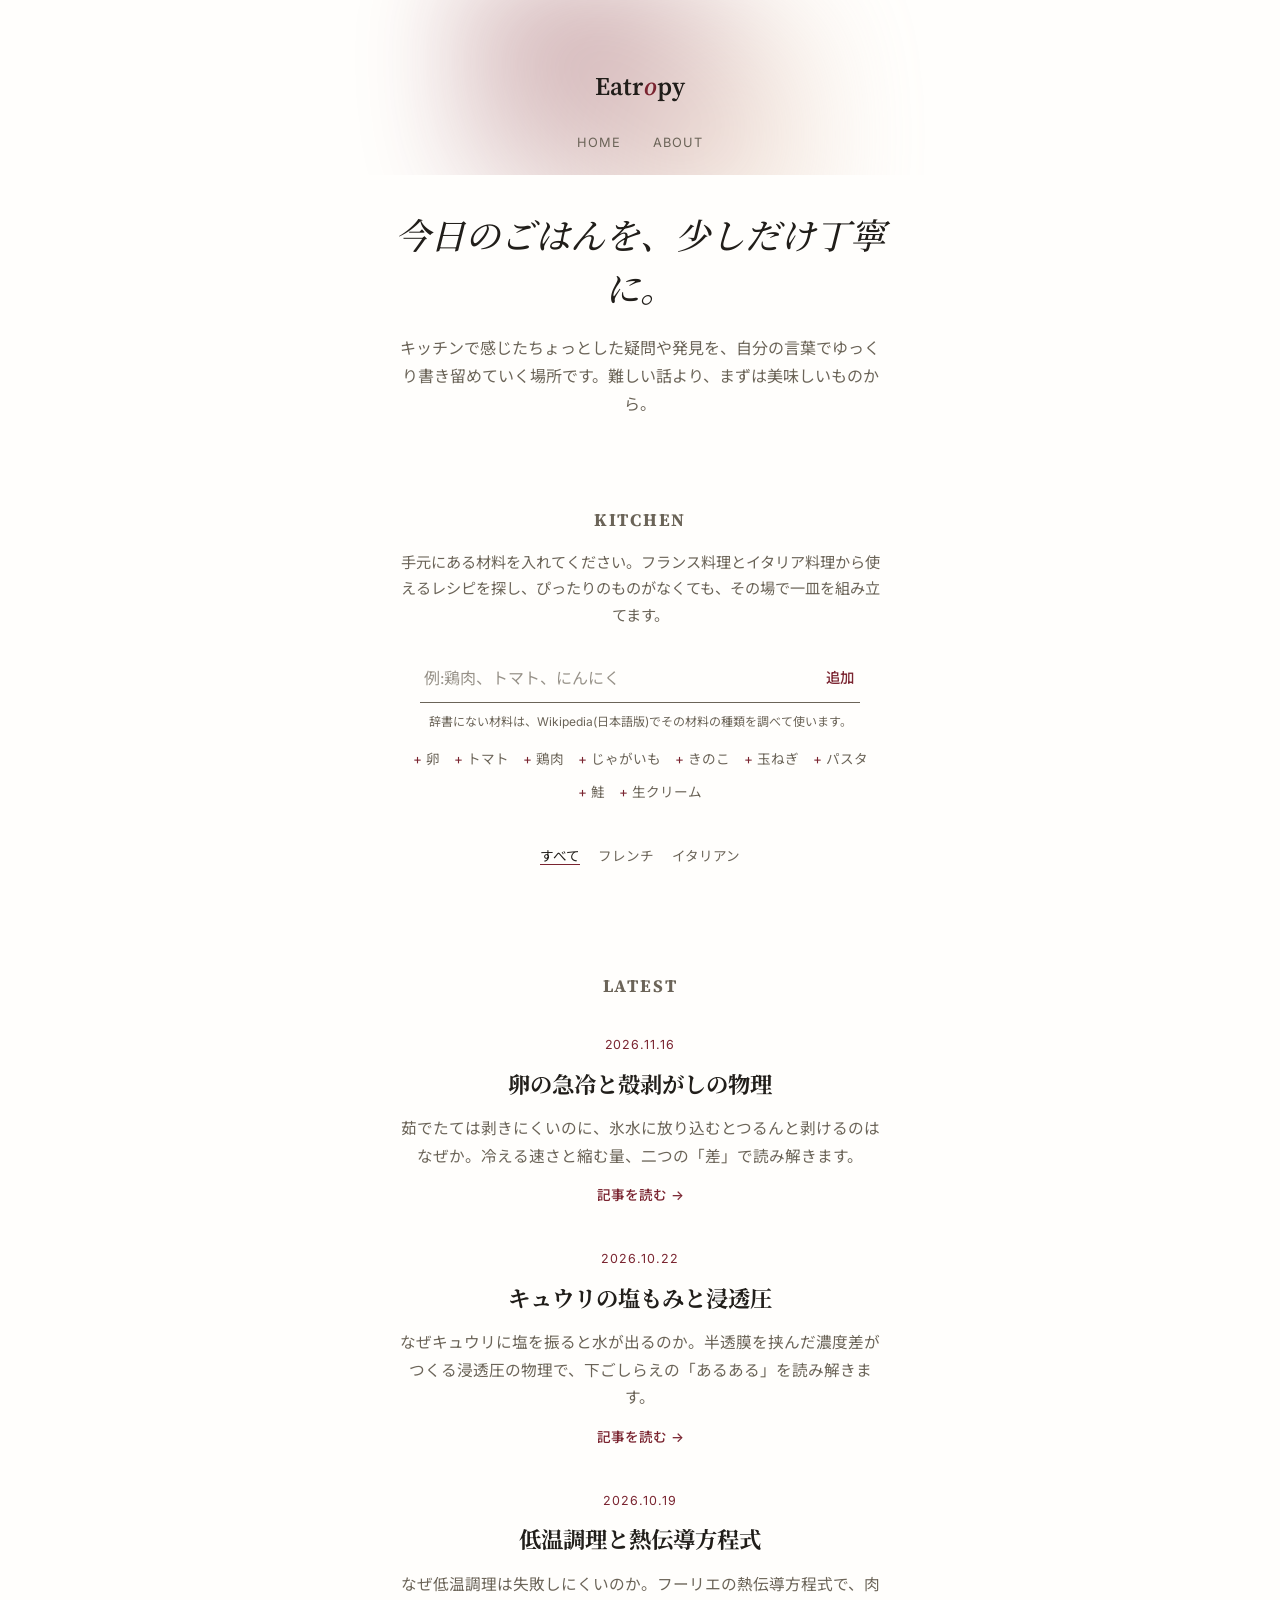
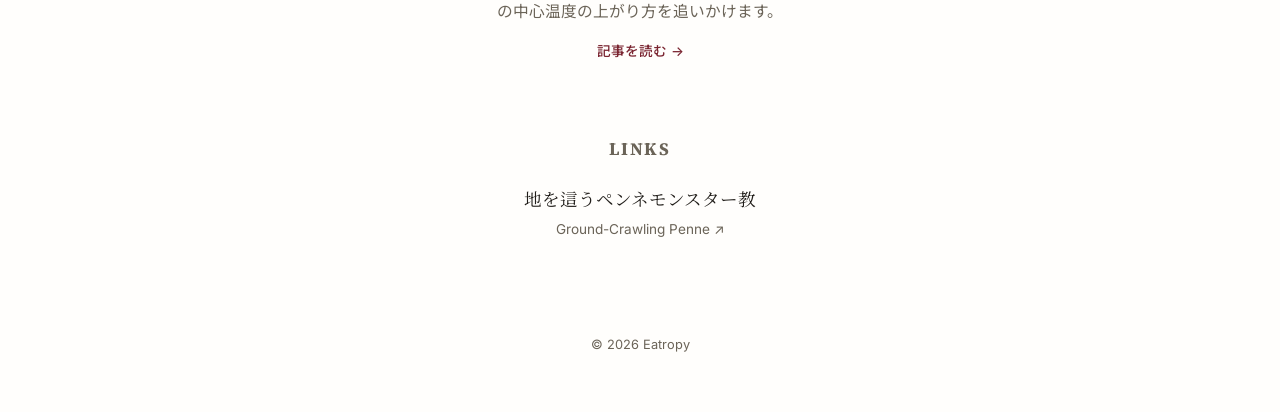
==== commit 7b74e015: "Kitchen: classify unlisted ingredients via Japanese Wikipedia Ingredients that are not in the built-" ====
--- a/index.html
+++ b/index.html
@@ -56,6 +56,7 @@
       <input id="kitchen-input" type="text" placeholder="例:鶏肉、トマト、にんにく" enterkeyhint="done">
       <button type="submit">追加</button>
     </form>
+    <p class="kitchen-note">辞書にない材料は、Wikipedia(日本語版)でその材料の種類を調べて使います。</p>
 
     <div class="kitchen-suggest" aria-label="よく使う材料">
       <button type="button" data-ing="卵">卵</button>
--- a/css/style.css
+++ b/css/style.css
@@ -427,6 +427,13 @@
   padding: 8px 6px;
 }
 
+.kitchen-note {
+  font-size: 0.75rem;
+  color: var(--color-ink-soft);
+  margin: 8px auto 0;
+  max-width: 440px;
+}
+
 .kitchen-suggest {
   display: flex;
   flex-wrap: wrap;
@@ -471,6 +478,8 @@
 }
 
 .chip.is-unknown { border-style: dashed; }
+.chip.is-checking { opacity: 0.6; }
+.chip.is-wiki { border-color: var(--color-accent-soft); }
 .chip.is-pantry { color: var(--color-ink-soft); }
 
 .chip-x {
@@ -535,6 +544,24 @@
   max-width: 480px;
 }
 
+.kitchen-unknown {
+  margin: 28px auto 0;
+  padding: 14px 18px;
+  background: var(--color-bg-alt);
+  border-radius: 4px;
+  font-size: 0.88rem;
+  color: var(--color-ink-soft);
+  text-align: center;
+}
+
+.kitchen-unknown p { margin: 0 0 6px; }
+.kitchen-unknown p:last-child { margin-bottom: 0; }
+
+.kitchen-search a {
+  display: inline-block;
+  margin: 2px 10px;
+}
+
 .recipe-entry {
   padding: 22px 0;
   border-bottom: 1px solid var(--color-line);
